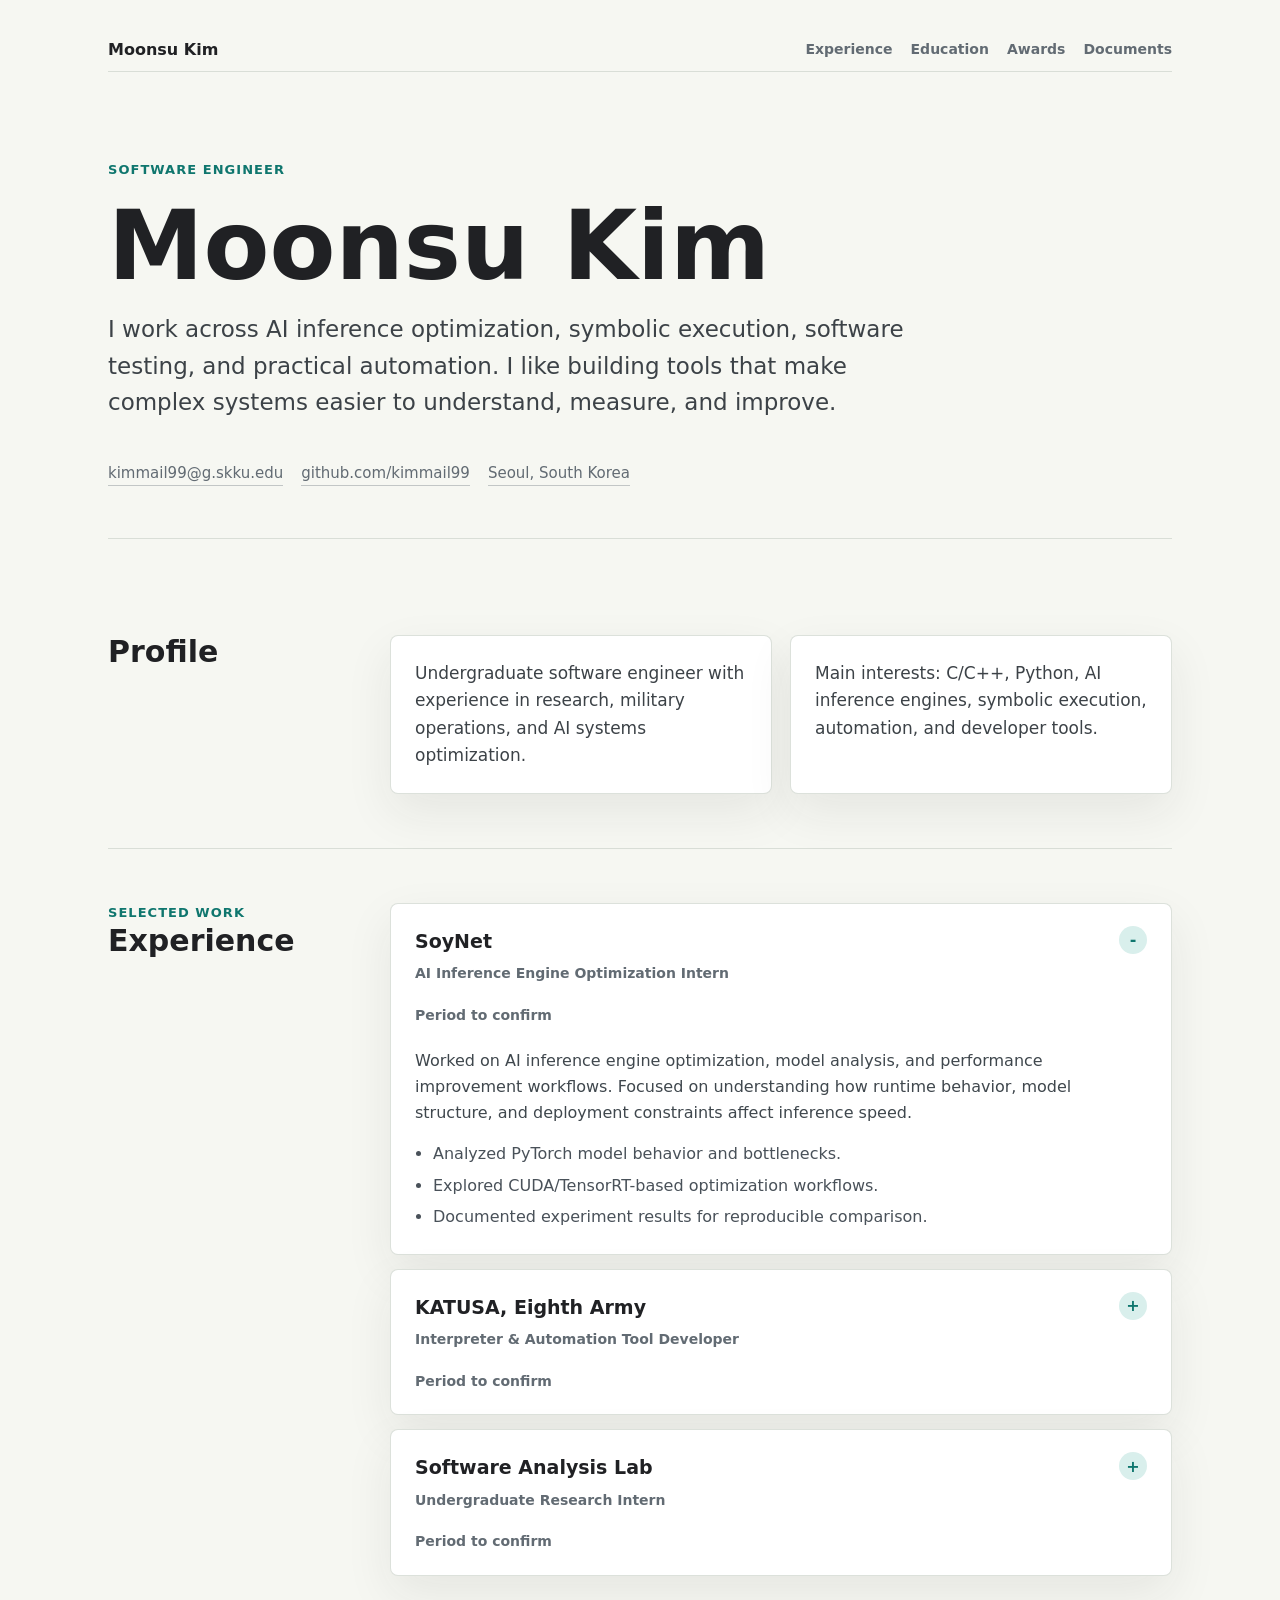
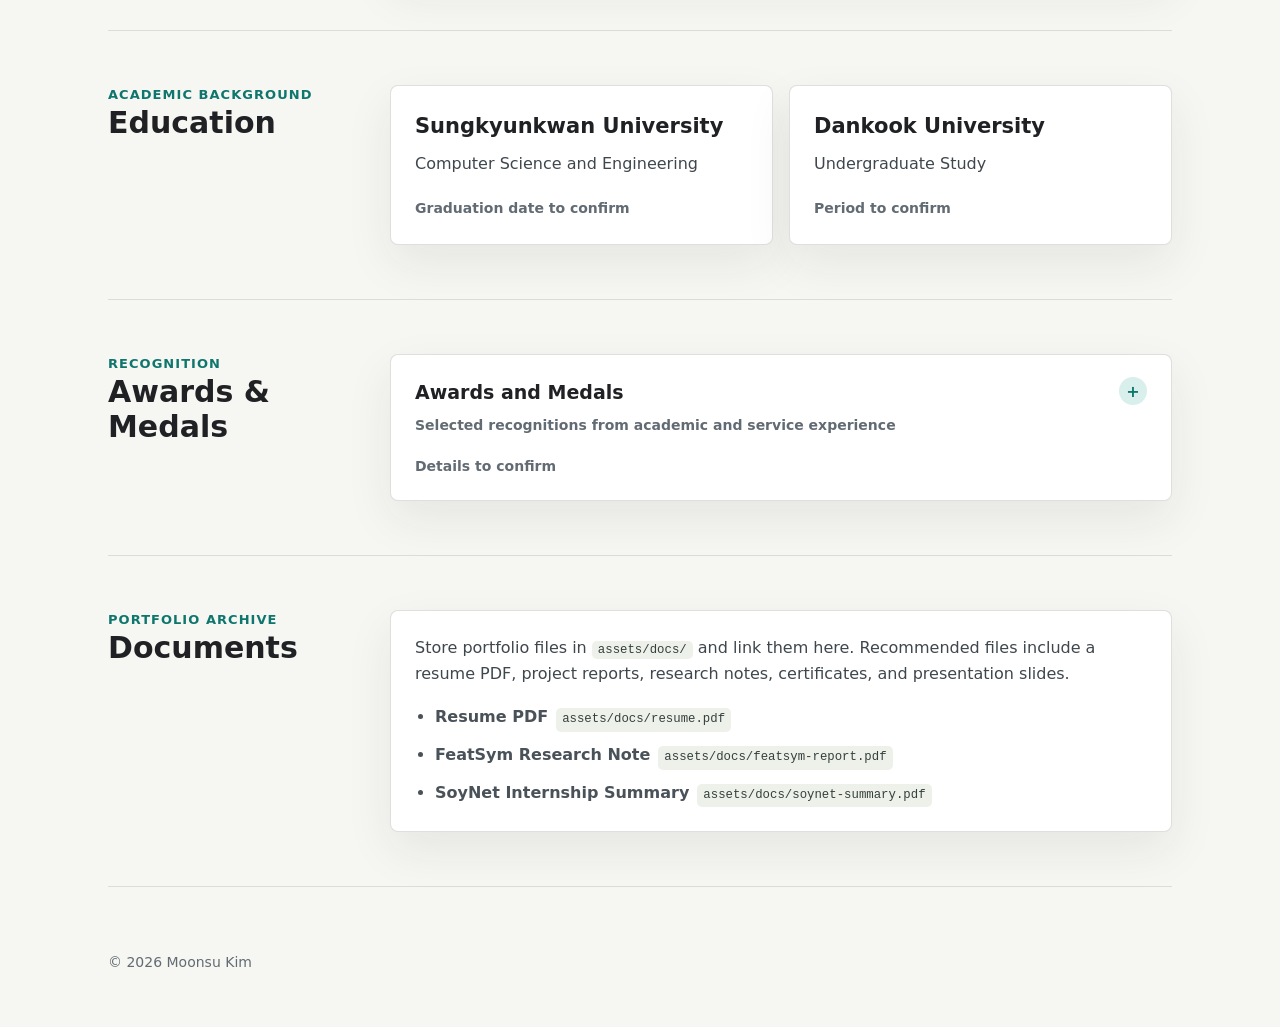
==== index.html @ 9b877d70 "website updated" ====
<!DOCTYPE html>
<html lang="en">
<head>
  <meta charset="UTF-8" />
  <meta name="viewport" content="width=device-width, initial-scale=1.0" />
  <meta
    name="description"
    content="Moonsu Kim, software engineer interested in AI optimization, software testing, and systems programming."
  />
  <title>Moonsu Kim | Software Engineer</title>
  <link rel="stylesheet" href="style.css" />
</head>
<body>
  <header class="site-header">
    <nav class="topbar" aria-label="Primary navigation">
      <a class="brand" href="#top">Moonsu Kim</a>
      <div class="nav-links">
        <a href="#experience">Experience</a>
        <a href="#education">Education</a>
        <a href="#awards">Awards</a>
        <a href="#documents">Documents</a>
      </div>
    </nav>

    <section id="top" class="intro-section">
      <p class="eyebrow">Software Engineer</p>
      <h1>Moonsu Kim</h1>
      <p class="lead">
        I work across AI inference optimization, symbolic execution, software testing,
        and practical automation. I like building tools that make complex systems easier
        to understand, measure, and improve.
      </p>

      <address class="contact-list">
        <a href="mailto:kimmail99@g.skku.edu">kimmail99@g.skku.edu</a>
        <a href="https://github.com/kimmail99">github.com/kimmail99</a>
        <span>Seoul, South Korea</span>
      </address>
    </section>
  </header>

  <main>
    <section class="section snapshot" aria-labelledby="snapshot-title">
      <h2 id="snapshot-title">Profile</h2>
      <div class="summary-grid">
        <p>
          Undergraduate software engineer with experience in research, military operations,
          and AI systems optimization.
        </p>
        <p>
          Main interests: C/C++, Python, AI inference engines, symbolic execution,
          automation, and developer tools.
        </p>
      </div>
    </section>

    <section id="experience" class="section" aria-labelledby="experience-title">
      <div class="section-heading">
        <p class="eyebrow">Selected Work</p>
        <h2 id="experience-title">Experience</h2>
      </div>

      <div class="stack">
        <details class="item-card" open>
          <summary>
            <span>
              <strong>SoyNet</strong>
              <small>AI Inference Engine Optimization Intern</small>
            </span>
            <time>Period to confirm</time>
          </summary>
          <p>
            Worked on AI inference engine optimization, model analysis, and performance
            improvement workflows. Focused on understanding how runtime behavior,
            model structure, and deployment constraints affect inference speed.
          </p>
          <ul class="compact-list">
            <li>Analyzed PyTorch model behavior and bottlenecks.</li>
            <li>Explored CUDA/TensorRT-based optimization workflows.</li>
            <li>Documented experiment results for reproducible comparison.</li>
          </ul>
        </details>

        <details class="item-card">
          <summary>
            <span>
              <strong>KATUSA, Eighth Army</strong>
              <small>Interpreter & Automation Tool Developer</small>
            </span>
            <time>Period to confirm</time>
          </summary>
          <p>
            Served in a bilingual operational environment and built automation tools
            to reduce repetitive reporting work. Developed a VBA-based tool for visualizing
            UAS movement routes and supporting report generation.
          </p>
          <ul class="compact-list">
            <li>Supported English-Korean communication in operational settings.</li>
            <li>Built spreadsheet automation for route visualization and reporting.</li>
            <li>Improved the speed and consistency of routine documentation.</li>
          </ul>
        </details>

        <details class="item-card">
          <summary>
            <span>
              <strong>Software Analysis Lab</strong>
              <small>Undergraduate Research Intern</small>
            </span>
            <time>Period to confirm</time>
          </summary>
          <p>
            Conducted research around symbolic execution and software testing. Worked on
            FeatSym, a project combining state feature extraction with external parameter
            tuning for symbolic execution.
          </p>
          <ul class="compact-list">
            <li>Studied symbolic execution and KLEE-based testing workflows.</li>
            <li>Implemented and evaluated state feature extraction ideas.</li>
            <li>Connected research experiments with measurable testing outcomes.</li>
          </ul>
        </details>
      </div>
    </section>

    <section id="education" class="section" aria-labelledby="education-title">
      <div class="section-heading">
        <p class="eyebrow">Academic Background</p>
        <h2 id="education-title">Education</h2>
      </div>

      <div class="two-column">
        <article class="plain-card">
          <h3>Sungkyunkwan University</h3>
          <p>Computer Science and Engineering</p>
          <span>Graduation date to confirm</span>
        </article>

        <article class="plain-card">
          <h3>Dankook University</h3>
          <p>Undergraduate Study</p>
          <span>Period to confirm</span>
        </article>
      </div>
    </section>

    <section id="awards" class="section" aria-labelledby="awards-title">
      <div class="section-heading">
        <p class="eyebrow">Recognition</p>
        <h2 id="awards-title">Awards & Medals</h2>
      </div>

      <div class="stack">
        <details class="item-card">
          <summary>
            <span>
              <strong>Awards and Medals</strong>
              <small>Selected recognitions from academic and service experience</small>
            </span>
            <time>Details to confirm</time>
          </summary>
          <p>
            Add award names, issuing organizations, dates, and short context here.
            This section is prepared to show a concise list first and reveal details
            only when selected.
          </p>
        </details>
      </div>
    </section>

    <section id="documents" class="section" aria-labelledby="documents-title">
      <div class="section-heading">
        <p class="eyebrow">Portfolio Archive</p>
        <h2 id="documents-title">Documents</h2>
      </div>

      <div class="document-panel">
        <p>
          Store portfolio files in <code>assets/docs/</code> and link them here.
          Recommended files include a resume PDF, project reports, research notes,
          certificates, and presentation slides.
        </p>
        <ul class="document-list">
          <li><span>Resume PDF</span><code>assets/docs/resume.pdf</code></li>
          <li><span>FeatSym Research Note</span><code>assets/docs/featsym-report.pdf</code></li>
          <li><span>SoyNet Internship Summary</span><code>assets/docs/soynet-summary.pdf</code></li>
        </ul>
      </div>
    </section>
  </main>

  <footer class="site-footer">
    <p>© 2026 Moonsu Kim</p>
  </footer>
</body>
</html>
---- style.css ----
:root {
  color-scheme: light;
  --bg: #f6f7f2;
  --paper: #ffffff;
  --ink: #202124;
  --muted: #626b73;
  --line: #d9ded7;
  --accent: #0f766e;
  --accent-soft: #d9efec;
  --warm: #8a5a2b;
  --shadow: 0 18px 48px rgba(32, 33, 36, 0.08);
}

* {
  box-sizing: border-box;
}

html {
  scroll-behavior: smooth;
}

body {
  margin: 0;
  font-family: Inter, ui-sans-serif, system-ui, -apple-system, BlinkMacSystemFont, "Segoe UI", sans-serif;
  line-height: 1.6;
  color: var(--ink);
  background: var(--bg);
}

a {
  color: inherit;
  text-decoration: none;
}

a:hover {
  color: var(--accent);
}

code {
  padding: 2px 6px;
  border-radius: 5px;
  background: #eef1ea;
  color: #35403d;
  font-size: 0.95em;
}

.site-header {
  max-width: 1120px;
  margin: 0 auto;
  padding: 28px 28px 42px;
}

.topbar {
  display: flex;
  align-items: center;
  justify-content: space-between;
  gap: 24px;
  min-height: 44px;
  border-bottom: 1px solid var(--line);
}

.brand {
  font-weight: 800;
  letter-spacing: 0;
}

.nav-links {
  display: flex;
  flex-wrap: wrap;
  gap: 18px;
  color: var(--muted);
  font-size: 14px;
  font-weight: 650;
}

.intro-section {
  display: grid;
  grid-template-columns: minmax(0, 1fr);
  gap: 18px;
  padding: 88px 0 52px;
  border-bottom: 1px solid var(--line);
}

.eyebrow {
  margin: 0;
  color: var(--accent);
  font-size: 13px;
  font-weight: 800;
  letter-spacing: 0.08em;
  text-transform: uppercase;
}

h1,
h2,
h3,
p {
  margin-top: 0;
}

h1 {
  max-width: 900px;
  margin-bottom: 0;
  font-size: clamp(48px, 9vw, 96px);
  line-height: 0.98;
  letter-spacing: 0;
}

.lead {
  max-width: 820px;
  margin-bottom: 4px;
  color: #3c4247;
  font-size: clamp(18px, 2vw, 23px);
}

.contact-list {
  display: flex;
  flex-wrap: wrap;
  gap: 10px 18px;
  margin-top: 18px;
  color: var(--muted);
  font-style: normal;
  font-size: 15px;
}

.contact-list a,
.contact-list span {
  border-bottom: 1px solid rgba(98, 107, 115, 0.35);
}

main {
  max-width: 1120px;
  margin: 0 auto;
  padding: 0 28px 40px;
}

.section {
  display: grid;
  grid-template-columns: 240px minmax(0, 1fr);
  gap: 42px;
  padding: 54px 0;
  border-bottom: 1px solid var(--line);
}

.section h2 {
  margin-bottom: 0;
  font-size: 30px;
  line-height: 1.15;
}

.section-heading {
  position: sticky;
  top: 18px;
  align-self: start;
}

.snapshot {
  grid-template-columns: 240px minmax(0, 1fr);
}

.summary-grid {
  display: grid;
  grid-template-columns: repeat(2, minmax(0, 1fr));
  gap: 18px;
}

.summary-grid p,
.plain-card,
.document-panel,
.item-card {
  background: var(--paper);
  border: 1px solid rgba(217, 222, 215, 0.9);
  box-shadow: var(--shadow);
}

.summary-grid p {
  min-height: 150px;
  margin: 0;
  padding: 24px;
  border-radius: 8px;
  color: #3c4247;
  font-size: 17px;
}

.stack {
  display: grid;
  gap: 14px;
}

.item-card {
  border-radius: 8px;
  overflow: hidden;
}

.item-card summary {
  display: grid;
  grid-template-columns: minmax(0, 1fr) auto;
  gap: 18px;
  align-items: start;
  padding: 22px 24px;
  cursor: pointer;
  list-style: none;
}

.item-card summary::-webkit-details-marker {
  display: none;
}

.item-card summary::after {
  content: "+";
  width: 28px;
  height: 28px;
  border-radius: 50%;
  background: var(--accent-soft);
  color: var(--accent);
  display: grid;
  place-items: center;
  font-weight: 800;
  grid-column: 2;
  grid-row: 1 / span 2;
}

.item-card[open] summary::after {
  content: "-";
}

.item-card strong {
  display: block;
  margin-bottom: 4px;
  font-size: 19px;
}

.item-card small,
.plain-card span,
.item-card time {
  color: var(--muted);
  font-size: 14px;
  font-weight: 650;
}

.item-card time {
  margin-right: 42px;
  white-space: nowrap;
}

.item-card p {
  margin: 0;
  padding: 0 24px 16px;
  color: #3f474d;
}

.compact-list {
  display: grid;
  gap: 6px;
  margin: 0;
  padding: 0 24px 24px 42px;
  color: #495159;
}

.two-column {
  display: grid;
  grid-template-columns: repeat(2, minmax(0, 1fr));
  gap: 16px;
}

.plain-card {
  min-height: 160px;
  padding: 24px;
  border-radius: 8px;
}

.plain-card h3 {
  margin-bottom: 8px;
  font-size: 21px;
}

.plain-card p {
  margin-bottom: 18px;
  color: #3f474d;
}

.document-panel {
  padding: 24px;
  border-radius: 8px;
}

.document-panel p {
  max-width: 760px;
  margin-bottom: 18px;
  color: #3f474d;
}

.document-list {
  display: grid;
  gap: 10px;
  margin: 0;
  padding-left: 20px;
}

.document-list li {
  color: #495159;
}

.document-list span {
  font-weight: 750;
}

.document-list code {
  display: inline-block;
  margin-left: 8px;
}

.site-footer {
  max-width: 1120px;
  margin: 0 auto;
  padding: 24px 28px 42px;
  color: var(--muted);
  font-size: 14px;
}

@media (max-width: 820px) {
  .site-header,
  main,
  .site-footer {
    padding-left: 20px;
    padding-right: 20px;
  }

  .topbar {
    align-items: flex-start;
    flex-direction: column;
    padding-bottom: 16px;
  }

  .intro-section {
    padding-top: 58px;
  }

  .section,
  .snapshot {
    grid-template-columns: 1fr;
    gap: 20px;
    padding: 42px 0;
  }

  .section-heading {
    position: static;
  }

  .summary-grid,
  .two-column {
    grid-template-columns: 1fr;
  }

  .item-card summary {
    grid-template-columns: minmax(0, 1fr) 30px;
  }

  .item-card time {
    grid-column: 1;
    margin-right: 0;
    white-space: normal;
  }
}

@media (max-width: 520px) {
  .nav-links {
    gap: 10px 14px;
  }

  .contact-list {
    flex-direction: column;
    align-items: flex-start;
  }

  .item-card summary,
  .plain-card,
  .document-panel,
  .summary-grid p {
    padding: 20px;
  }

  .item-card p {
    padding-left: 20px;
    padding-right: 20px;
  }

  .compact-list {
    padding-left: 38px;
    padding-right: 20px;
  }
}
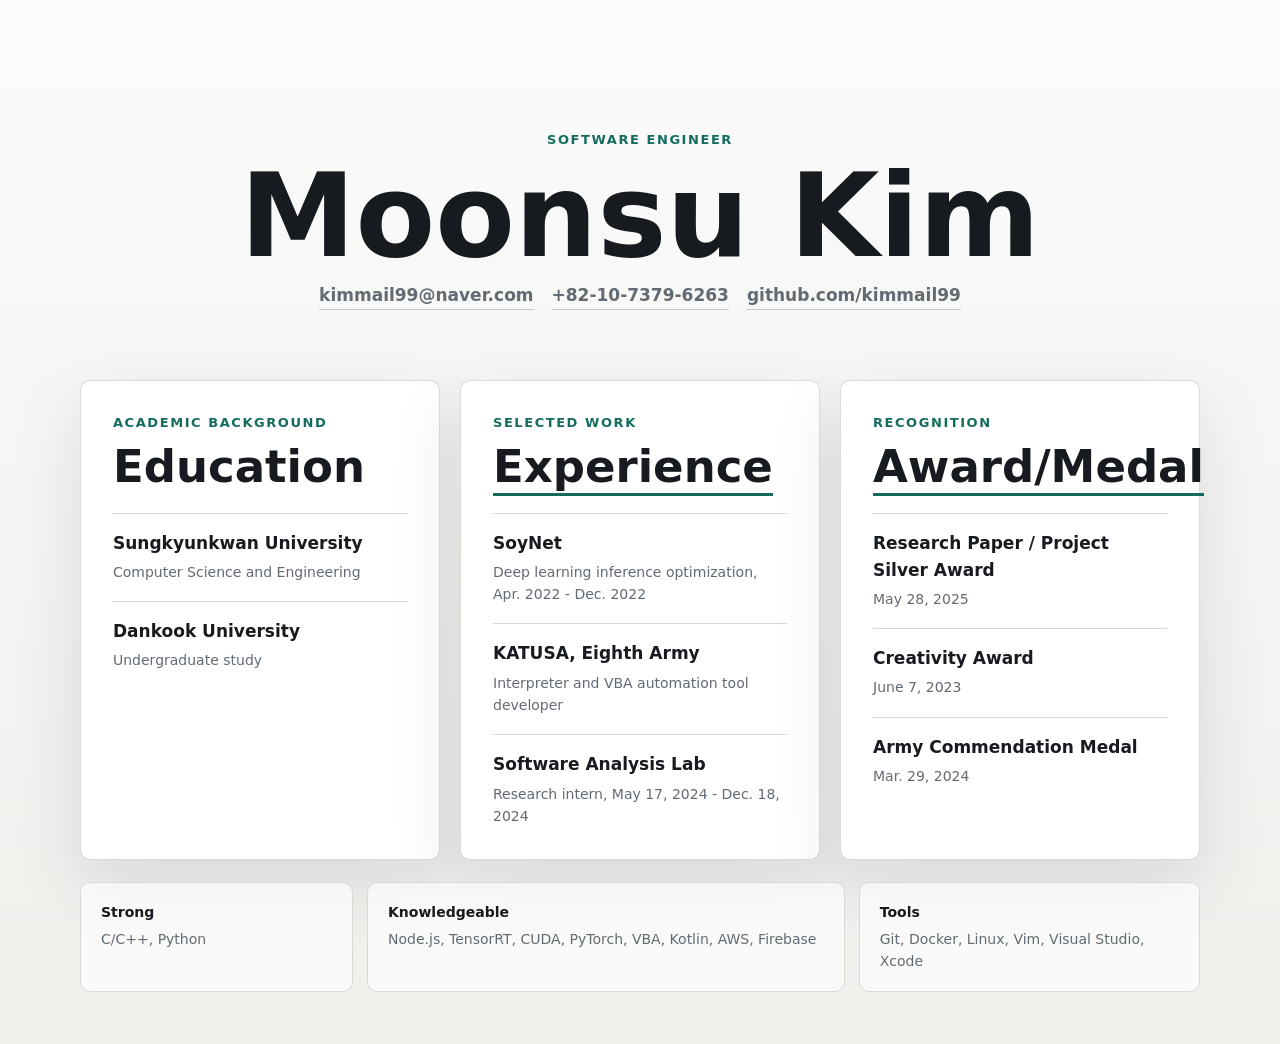
==== commit bdf9a215: "Organized certificates" ====
--- a/index.html
+++ b/index.html
@@ -5,192 +5,59 @@
   <meta name="viewport" content="width=device-width, initial-scale=1.0" />
   <meta
     name="description"
-    content="Moonsu Kim, software engineer interested in AI optimization, software testing, and systems programming."
+    content="Moonsu Kim, software engineer focused on AI optimization, software verification, and automation."
   />
   <title>Moonsu Kim | Software Engineer</title>
   <link rel="stylesheet" href="style.css" />
 </head>
 <body>
-  <header class="site-header">
-    <nav class="topbar" aria-label="Primary navigation">
-      <a class="brand" href="#top">Moonsu Kim</a>
-      <div class="nav-links">
-        <a href="#experience">Experience</a>
-        <a href="#education">Education</a>
-        <a href="#awards">Awards</a>
-        <a href="#documents">Documents</a>
-      </div>
-    </nav>
-
-    <section id="top" class="intro-section">
-      <p class="eyebrow">Software Engineer</p>
-      <h1>Moonsu Kim</h1>
-      <p class="lead">
-        I work across AI inference optimization, symbolic execution, software testing,
-        and practical automation. I like building tools that make complex systems easier
-        to understand, measure, and improve.
-      </p>
-
-      <address class="contact-list">
-        <a href="mailto:kimmail99@g.skku.edu">kimmail99@g.skku.edu</a>
+  <main class="home-shell">
+    <section class="hero-center" aria-labelledby="page-title">
+      <p class="role">Software Engineer</p>
+      <h1 id="page-title">Moonsu Kim</h1>
+      <div class="contact-line" aria-label="Contact information">
+        <a href="mailto:kimmail99@naver.com">kimmail99@naver.com</a>
+        <span>+82-10-7379-6263</span>
         <a href="https://github.com/kimmail99">github.com/kimmail99</a>
-        <span>Seoul, South Korea</span>
-      </address>
-    </section>
-  </header>
-
-  <main>
-    <section class="section snapshot" aria-labelledby="snapshot-title">
-      <h2 id="snapshot-title">Profile</h2>
-      <div class="summary-grid">
-        <p>
-          Undergraduate software engineer with experience in research, military operations,
-          and AI systems optimization.
-        </p>
-        <p>
-          Main interests: C/C++, Python, AI inference engines, symbolic execution,
-          automation, and developer tools.
-        </p>
       </div>
     </section>
 
-    <section id="experience" class="section" aria-labelledby="experience-title">
-      <div class="section-heading">
-        <p class="eyebrow">Selected Work</p>
-        <h2 id="experience-title">Experience</h2>
-      </div>
+    <section class="quick-grid" aria-label="Portfolio overview">
+      <article class="feature-card education-card">
+        <p class="card-kicker">Academic Background</p>
+        <h2>Education</h2>
+        <div class="mini-list">
+          <p><strong>Sungkyunkwan University</strong><span>Computer Science and Engineering</span></p>
+          <p><strong>Dankook University</strong><span>Undergraduate study</span></p>
+        </div>
+      </article>
 
-      <div class="stack">
-        <details class="item-card" open>
-          <summary>
-            <span>
-              <strong>SoyNet</strong>
-              <small>AI Inference Engine Optimization Intern</small>
-            </span>
-            <time>Period to confirm</time>
-          </summary>
-          <p>
-            Worked on AI inference engine optimization, model analysis, and performance
-            improvement workflows. Focused on understanding how runtime behavior,
-            model structure, and deployment constraints affect inference speed.
-          </p>
-          <ul class="compact-list">
-            <li>Analyzed PyTorch model behavior and bottlenecks.</li>
-            <li>Explored CUDA/TensorRT-based optimization workflows.</li>
-            <li>Documented experiment results for reproducible comparison.</li>
-          </ul>
-        </details>
+      <article class="feature-card">
+        <p class="card-kicker">Selected Work</p>
+        <h2><a href="experience.html">Experience</a></h2>
+        <div class="mini-list">
+          <p><strong>SoyNet</strong><span>Deep learning inference optimization, Apr. 2022 - Dec. 2022</span></p>
+          <p><strong>KATUSA, Eighth Army</strong><span>Interpreter and VBA automation tool developer</span></p>
+          <p><strong>Software Analysis Lab</strong><span>Research intern, May 17, 2024 - Dec. 18, 2024</span></p>
+        </div>
+      </article>
 
-        <details class="item-card">
-          <summary>
-            <span>
-              <strong>KATUSA, Eighth Army</strong>
-              <small>Interpreter & Automation Tool Developer</small>
-            </span>
-            <time>Period to confirm</time>
-          </summary>
-          <p>
-            Served in a bilingual operational environment and built automation tools
-            to reduce repetitive reporting work. Developed a VBA-based tool for visualizing
-            UAS movement routes and supporting report generation.
-          </p>
-          <ul class="compact-list">
-            <li>Supported English-Korean communication in operational settings.</li>
-            <li>Built spreadsheet automation for route visualization and reporting.</li>
-            <li>Improved the speed and consistency of routine documentation.</li>
-          </ul>
-        </details>
-
-        <details class="item-card">
-          <summary>
-            <span>
-              <strong>Software Analysis Lab</strong>
-              <small>Undergraduate Research Intern</small>
-            </span>
-            <time>Period to confirm</time>
-          </summary>
-          <p>
-            Conducted research around symbolic execution and software testing. Worked on
-            FeatSym, a project combining state feature extraction with external parameter
-            tuning for symbolic execution.
-          </p>
-          <ul class="compact-list">
-            <li>Studied symbolic execution and KLEE-based testing workflows.</li>
-            <li>Implemented and evaluated state feature extraction ideas.</li>
-            <li>Connected research experiments with measurable testing outcomes.</li>
-          </ul>
-        </details>
-      </div>
+      <article class="feature-card">
+        <p class="card-kicker">Recognition</p>
+        <h2><a href="awards.html">Award/Medal</a></h2>
+        <div class="mini-list">
+          <p><strong>Research Paper / Project Silver Award</strong><span>May 28, 2025</span></p>
+          <p><strong>Creativity Award</strong><span>June 7, 2023</span></p>
+          <p><strong>Army Commendation Medal</strong><span>Mar. 29, 2024</span></p>
+        </div>
+      </article>
     </section>
 
-    <section id="education" class="section" aria-labelledby="education-title">
-      <div class="section-heading">
-        <p class="eyebrow">Academic Background</p>
-        <h2 id="education-title">Education</h2>
-      </div>
-
-      <div class="two-column">
-        <article class="plain-card">
-          <h3>Sungkyunkwan University</h3>
-          <p>Computer Science and Engineering</p>
-          <span>Graduation date to confirm</span>
-        </article>
-
-        <article class="plain-card">
-          <h3>Dankook University</h3>
-          <p>Undergraduate Study</p>
-          <span>Period to confirm</span>
-        </article>
-      </div>
-    </section>
-
-    <section id="awards" class="section" aria-labelledby="awards-title">
-      <div class="section-heading">
-        <p class="eyebrow">Recognition</p>
-        <h2 id="awards-title">Awards & Medals</h2>
-      </div>
-
-      <div class="stack">
-        <details class="item-card">
-          <summary>
-            <span>
-              <strong>Awards and Medals</strong>
-              <small>Selected recognitions from academic and service experience</small>
-            </span>
-            <time>Details to confirm</time>
-          </summary>
-          <p>
-            Add award names, issuing organizations, dates, and short context here.
-            This section is prepared to show a concise list first and reveal details
-            only when selected.
-          </p>
-        </details>
-      </div>
-    </section>
-
-    <section id="documents" class="section" aria-labelledby="documents-title">
-      <div class="section-heading">
-        <p class="eyebrow">Portfolio Archive</p>
-        <h2 id="documents-title">Documents</h2>
-      </div>
-
-      <div class="document-panel">
-        <p>
-          Store portfolio files in <code>assets/docs/</code> and link them here.
-          Recommended files include a resume PDF, project reports, research notes,
-          certificates, and presentation slides.
-        </p>
-        <ul class="document-list">
-          <li><span>Resume PDF</span><code>assets/docs/resume.pdf</code></li>
-          <li><span>FeatSym Research Note</span><code>assets/docs/featsym-report.pdf</code></li>
-          <li><span>SoyNet Internship Summary</span><code>assets/docs/soynet-summary.pdf</code></li>
-        </ul>
-      </div>
+    <section class="skills-strip" aria-label="Skills">
+      <p><strong>Strong</strong> C/C++, Python</p>
+      <p><strong>Knowledgeable</strong> Node.js, TensorRT, CUDA, PyTorch, VBA, Kotlin, AWS, Firebase</p>
+      <p><strong>Tools</strong> Git, Docker, Linux, Vim, Visual Studio, Xcode</p>
     </section>
   </main>
-
-  <footer class="site-footer">
-    <p>© 2026 Moonsu Kim</p>
-  </footer>
 </body>
 </html>
--- a/style.css
+++ b/style.css
@@ -1,14 +1,14 @@
 :root {
   color-scheme: light;
-  --bg: #f6f7f2;
-  --paper: #ffffff;
-  --ink: #202124;
-  --muted: #626b73;
-  --line: #d9ded7;
-  --accent: #0f766e;
-  --accent-soft: #d9efec;
-  --warm: #8a5a2b;
-  --shadow: 0 18px 48px rgba(32, 33, 36, 0.08);
+  --bg: #eef0ec;
+  --panel: #ffffff;
+  --ink: #171a1f;
+  --muted: #626a73;
+  --line: #d5dbd2;
+  --accent: #146c5f;
+  --accent-2: #7a4d22;
+  --soft: #e5f1ee;
+  --shadow: 0 24px 70px rgba(35, 39, 47, 0.12);
 }
 
 * {
@@ -21,10 +21,12 @@
 
 body {
   margin: 0;
+  background:
+    linear-gradient(180deg, rgba(255, 255, 255, 0.78), rgba(255, 255, 255, 0)),
+    var(--bg);
+  color: var(--ink);
   font-family: Inter, ui-sans-serif, system-ui, -apple-system, BlinkMacSystemFont, "Segoe UI", sans-serif;
   line-height: 1.6;
-  color: var(--ink);
-  background: var(--bg);
 }
 
 a {
@@ -36,57 +38,28 @@
   color: var(--accent);
 }
 
-code {
-  padding: 2px 6px;
-  border-radius: 5px;
-  background: #eef1ea;
-  color: #35403d;
-  font-size: 0.95em;
-}
-
-.site-header {
-  max-width: 1120px;
+.home-shell {
+  width: min(1120px, calc(100% - 40px));
+  min-height: 100vh;
   margin: 0 auto;
-  padding: 28px 28px 42px;
-}
-
-.topbar {
-  display: flex;
-  align-items: center;
-  justify-content: space-between;
-  gap: 24px;
-  min-height: 44px;
-  border-bottom: 1px solid var(--line);
-}
-
-.brand {
-  font-weight: 800;
-  letter-spacing: 0;
-}
-
-.nav-links {
-  display: flex;
-  flex-wrap: wrap;
-  gap: 18px;
-  color: var(--muted);
-  font-size: 14px;
-  font-weight: 650;
-}
-
-.intro-section {
-  display: grid;
-  grid-template-columns: minmax(0, 1fr);
-  gap: 18px;
-  padding: 88px 0 52px;
-  border-bottom: 1px solid var(--line);
-}
-
-.eyebrow {
+  padding: 72px 0 52px;
+}
+
+.hero-center {
+  display: grid;
+  justify-items: center;
+  gap: 12px;
+  padding: 58px 0 42px;
+  text-align: center;
+}
+
+.role,
+.card-kicker {
   margin: 0;
   color: var(--accent);
   font-size: 13px;
-  font-weight: 800;
-  letter-spacing: 0.08em;
+  font-weight: 850;
+  letter-spacing: 0.12em;
   text-transform: uppercase;
 }
 
@@ -97,295 +70,286 @@
   margin-top: 0;
 }
 
-h1 {
-  max-width: 900px;
-  margin-bottom: 0;
-  font-size: clamp(48px, 9vw, 96px);
-  line-height: 0.98;
+.hero-center h1 {
+  margin: 0;
+  font-size: clamp(58px, 10vw, 116px);
+  line-height: 0.92;
   letter-spacing: 0;
 }
 
-.lead {
-  max-width: 820px;
-  margin-bottom: 4px;
-  color: #3c4247;
-  font-size: clamp(18px, 2vw, 23px);
-}
-
-.contact-list {
+.contact-line {
   display: flex;
   flex-wrap: wrap;
-  gap: 10px 18px;
-  margin-top: 18px;
-  color: var(--muted);
-  font-style: normal;
-  font-size: 15px;
-}
-
-.contact-list a,
-.contact-list span {
-  border-bottom: 1px solid rgba(98, 107, 115, 0.35);
-}
-
-main {
-  max-width: 1120px;
+  justify-content: center;
+  gap: 8px 18px;
+  color: var(--muted);
+  font-size: clamp(14px, 2vw, 17px);
+  font-weight: 650;
+}
+
+.contact-line a,
+.contact-line span {
+  border-bottom: 1px solid rgba(98, 106, 115, 0.35);
+}
+
+.quick-grid {
+  display: grid;
+  grid-template-columns: repeat(3, minmax(0, 1fr));
+  gap: 20px;
+  margin-top: 28px;
+}
+
+.feature-card {
+  min-height: 390px;
+  padding: 32px;
+  border: 1px solid rgba(213, 219, 210, 0.9);
+  border-radius: 10px;
+  background: var(--panel);
+  box-shadow: var(--shadow);
+  transition: transform 180ms ease, box-shadow 180ms ease, border-color 180ms ease;
+}
+
+.feature-card:hover {
+  transform: translateY(-4px);
+  border-color: rgba(20, 108, 95, 0.35);
+  box-shadow: 0 30px 90px rgba(35, 39, 47, 0.16);
+}
+
+.feature-card h2 {
+  margin: 10px 0 24px;
+  font-size: clamp(31px, 4vw, 45px);
+  line-height: 1;
+}
+
+.feature-card h2 a {
+  border-bottom: 3px solid var(--accent);
+}
+
+.education-card:hover {
+  transform: none;
+  border-color: rgba(213, 219, 210, 0.9);
+}
+
+.mini-list {
+  display: grid;
+  gap: 18px;
+}
+
+.mini-list p {
+  margin: 0;
+  padding-top: 16px;
+  border-top: 1px solid var(--line);
+}
+
+.mini-list strong {
+  display: block;
+  margin-bottom: 4px;
+  font-size: 17px;
+}
+
+.mini-list span {
+  display: block;
+  color: var(--muted);
+  font-size: 14px;
+}
+
+.skills-strip {
+  display: grid;
+  grid-template-columns: 0.8fr 1.4fr 1fr;
+  gap: 14px;
+  margin-top: 22px;
+}
+
+.skills-strip p {
+  margin: 0;
+  padding: 18px 20px;
+  border: 1px solid var(--line);
+  border-radius: 10px;
+  background: rgba(255, 255, 255, 0.66);
+  color: var(--muted);
+  font-size: 14px;
+}
+
+.skills-strip strong {
+  display: block;
+  margin-bottom: 4px;
+  color: var(--ink);
+}
+
+.page-header {
+  width: min(980px, calc(100% - 40px));
   margin: 0 auto;
-  padding: 0 28px 40px;
-}
-
-.section {
-  display: grid;
-  grid-template-columns: 240px minmax(0, 1fr);
-  gap: 42px;
-  padding: 54px 0;
-  border-bottom: 1px solid var(--line);
-}
-
-.section h2 {
+  padding: 42px 0 28px;
+}
+
+.back-link {
+  display: inline-flex;
+  margin-bottom: 46px;
+  color: var(--muted);
+  font-size: 14px;
+  font-weight: 750;
+}
+
+.page-header h1 {
+  max-width: 780px;
+  margin: 8px 0 18px;
+  font-size: clamp(52px, 9vw, 104px);
+  line-height: 0.95;
+}
+
+.page-header p:last-child {
+  max-width: 720px;
   margin-bottom: 0;
+  color: #3d444b;
+  font-size: 19px;
+}
+
+.detail-shell {
+  width: min(980px, calc(100% - 40px));
+  margin: 0 auto;
+  padding: 16px 0 64px;
+}
+
+.detail-card {
+  display: grid;
+  grid-template-columns: 280px minmax(0, 1fr);
+  gap: 38px;
+  margin-bottom: 20px;
+  padding: 30px;
+  border: 1px solid rgba(213, 219, 210, 0.95);
+  border-radius: 10px;
+  background: var(--panel);
+  box-shadow: var(--shadow);
+}
+
+.detail-title h2 {
+  margin: 8px 0 10px;
   font-size: 30px;
-  line-height: 1.15;
-}
-
-.section-heading {
-  position: sticky;
-  top: 18px;
-  align-self: start;
-}
-
-.snapshot {
-  grid-template-columns: 240px minmax(0, 1fr);
-}
-
-.summary-grid {
+  line-height: 1.08;
+}
+
+.detail-title span {
+  color: var(--muted);
+  font-size: 14px;
+  font-weight: 750;
+}
+
+.detail-body p {
+  margin-bottom: 16px;
+  color: #343b42;
+}
+
+.detail-body ul {
+  display: grid;
+  gap: 8px;
+  margin: 0;
+  padding-left: 20px;
+  color: #454d55;
+}
+
+.evidence-row {
+  display: flex;
+  flex-wrap: wrap;
+  gap: 10px;
+  margin-top: 22px;
+}
+
+.evidence-row a,
+.project-grid a {
+  display: inline-flex;
+  align-items: center;
+  min-height: 38px;
+  padding: 8px 12px;
+  border: 1px solid rgba(20, 108, 95, 0.22);
+  border-radius: 7px;
+  background: var(--soft);
+  color: var(--accent);
+  font-size: 14px;
+  font-weight: 800;
+}
+
+.project-note {
+  margin-top: 34px;
+}
+
+.project-note h2 {
+  margin-bottom: 14px;
+  font-size: 32px;
+}
+
+.project-grid {
   display: grid;
   grid-template-columns: repeat(2, minmax(0, 1fr));
   gap: 18px;
 }
 
-.summary-grid p,
-.plain-card,
-.document-panel,
-.item-card {
-  background: var(--paper);
-  border: 1px solid rgba(217, 222, 215, 0.9);
-  box-shadow: var(--shadow);
-}
-
-.summary-grid p {
-  min-height: 150px;
-  margin: 0;
+.project-grid article {
   padding: 24px;
-  border-radius: 8px;
-  color: #3c4247;
-  font-size: 17px;
-}
-
-.stack {
-  display: grid;
-  gap: 14px;
-}
-
-.item-card {
-  border-radius: 8px;
-  overflow: hidden;
-}
-
-.item-card summary {
-  display: grid;
-  grid-template-columns: minmax(0, 1fr) auto;
-  gap: 18px;
-  align-items: start;
-  padding: 22px 24px;
-  cursor: pointer;
-  list-style: none;
-}
-
-.item-card summary::-webkit-details-marker {
-  display: none;
-}
-
-.item-card summary::after {
-  content: "+";
-  width: 28px;
-  height: 28px;
-  border-radius: 50%;
-  background: var(--accent-soft);
-  color: var(--accent);
-  display: grid;
-  place-items: center;
-  font-weight: 800;
-  grid-column: 2;
-  grid-row: 1 / span 2;
-}
-
-.item-card[open] summary::after {
-  content: "-";
-}
-
-.item-card strong {
-  display: block;
-  margin-bottom: 4px;
-  font-size: 19px;
-}
-
-.item-card small,
-.plain-card span,
-.item-card time {
-  color: var(--muted);
-  font-size: 14px;
-  font-weight: 650;
-}
-
-.item-card time {
-  margin-right: 42px;
-  white-space: nowrap;
-}
-
-.item-card p {
-  margin: 0;
-  padding: 0 24px 16px;
-  color: #3f474d;
-}
-
-.compact-list {
-  display: grid;
-  gap: 6px;
-  margin: 0;
-  padding: 0 24px 24px 42px;
-  color: #495159;
-}
-
-.two-column {
-  display: grid;
-  grid-template-columns: repeat(2, minmax(0, 1fr));
-  gap: 16px;
-}
-
-.plain-card {
-  min-height: 160px;
-  padding: 24px;
-  border-radius: 8px;
-}
-
-.plain-card h3 {
-  margin-bottom: 8px;
-  font-size: 21px;
-}
-
-.plain-card p {
-  margin-bottom: 18px;
-  color: #3f474d;
-}
-
-.document-panel {
-  padding: 24px;
-  border-radius: 8px;
-}
-
-.document-panel p {
-  max-width: 760px;
-  margin-bottom: 18px;
-  color: #3f474d;
-}
-
-.document-list {
-  display: grid;
-  gap: 10px;
-  margin: 0;
-  padding-left: 20px;
-}
-
-.document-list li {
-  color: #495159;
-}
-
-.document-list span {
-  font-weight: 750;
-}
-
-.document-list code {
-  display: inline-block;
-  margin-left: 8px;
-}
-
-.site-footer {
-  max-width: 1120px;
-  margin: 0 auto;
-  padding: 24px 28px 42px;
-  color: var(--muted);
-  font-size: 14px;
-}
-
-@media (max-width: 820px) {
-  .site-header,
-  main,
-  .site-footer {
-    padding-left: 20px;
-    padding-right: 20px;
-  }
-
-  .topbar {
-    align-items: flex-start;
+  border: 1px solid var(--line);
+  border-radius: 10px;
+  background: rgba(255, 255, 255, 0.78);
+}
+
+.project-grid h3 {
+  margin-bottom: 10px;
+  font-size: 22px;
+}
+
+.project-grid p {
+  color: #454d55;
+}
+
+.award-card .detail-title h2 {
+  color: var(--accent-2);
+}
+
+@media (max-width: 900px) {
+  .home-shell {
+    padding-top: 44px;
+  }
+
+  .quick-grid,
+  .skills-strip,
+  .project-grid {
+    grid-template-columns: 1fr;
+  }
+
+  .feature-card {
+    min-height: auto;
+  }
+
+  .detail-card {
+    grid-template-columns: 1fr;
+    gap: 18px;
+  }
+}
+
+@media (max-width: 560px) {
+  .home-shell,
+  .page-header,
+  .detail-shell {
+    width: min(100% - 28px, 980px);
+  }
+
+  .hero-center {
+    padding-top: 38px;
+  }
+
+  .contact-line {
     flex-direction: column;
-    padding-bottom: 16px;
-  }
-
-  .intro-section {
-    padding-top: 58px;
-  }
-
-  .section,
-  .snapshot {
-    grid-template-columns: 1fr;
-    gap: 20px;
-    padding: 42px 0;
-  }
-
-  .section-heading {
-    position: static;
-  }
-
-  .summary-grid,
-  .two-column {
-    grid-template-columns: 1fr;
-  }
-
-  .item-card summary {
-    grid-template-columns: minmax(0, 1fr) 30px;
-  }
-
-  .item-card time {
-    grid-column: 1;
-    margin-right: 0;
-    white-space: normal;
-  }
-}
-
-@media (max-width: 520px) {
-  .nav-links {
-    gap: 10px 14px;
-  }
-
-  .contact-list {
-    flex-direction: column;
-    align-items: flex-start;
-  }
-
-  .item-card summary,
-  .plain-card,
-  .document-panel,
-  .summary-grid p {
-    padding: 20px;
-  }
-
-  .item-card p {
-    padding-left: 20px;
-    padding-right: 20px;
-  }
-
-  .compact-list {
-    padding-left: 38px;
-    padding-right: 20px;
-  }
-}
+    align-items: center;
+  }
+
+  .feature-card,
+  .detail-card {
+    padding: 22px;
+  }
+
+  .feature-card h2 {
+    font-size: 35px;
+  }
+
+  .page-header h1 {
+    font-size: 54px;
+  }
+}
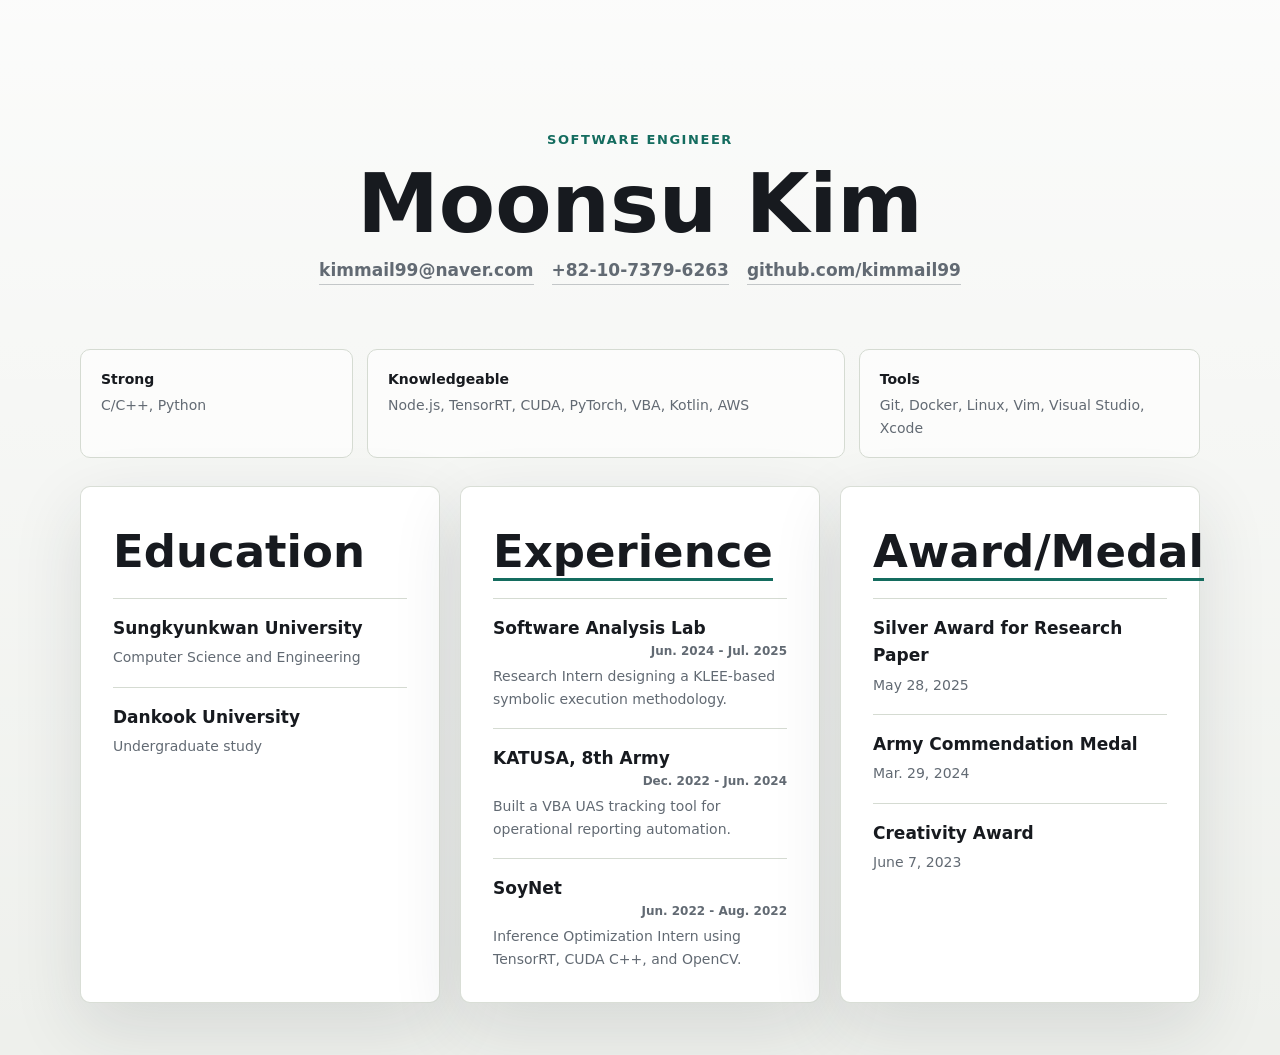
==== commit 32901a4e: "updated Experience section" ====
--- a/index.html
+++ b/index.html
@@ -22,9 +22,14 @@
       </div>
     </section>
 
+    <section class="skills-strip" aria-label="Skills">
+      <p><strong>Strong</strong> C/C++, Python</p>
+      <p><strong>Knowledgeable</strong> Node.js, TensorRT, CUDA, PyTorch, VBA, Kotlin, AWS</p>
+      <p><strong>Tools</strong> Git, Docker, Linux, Vim, Visual Studio, Xcode</p>
+    </section>
+
     <section class="quick-grid" aria-label="Portfolio overview">
       <article class="feature-card education-card">
-        <p class="card-kicker">Academic Background</p>
         <h2>Education</h2>
         <div class="mini-list">
           <p><strong>Sungkyunkwan University</strong><span>Computer Science and Engineering</span></p>
@@ -33,30 +38,31 @@
       </article>
 
       <article class="feature-card">
-        <p class="card-kicker">Selected Work</p>
         <h2><a href="experience.html">Experience</a></h2>
         <div class="mini-list">
-          <p><strong>SoyNet</strong><span>Deep learning inference optimization, Apr. 2022 - Dec. 2022</span></p>
-          <p><strong>KATUSA, Eighth Army</strong><span>Interpreter and VBA automation tool developer</span></p>
-          <p><strong>Software Analysis Lab</strong><span>Research intern, May 17, 2024 - Dec. 18, 2024</span></p>
+          <p>
+            <span class="mini-row"><strong>Software Analysis Lab</strong><time>Jun. 2024 - Jul. 2025</time></span>
+            <span>Research Intern designing a KLEE-based symbolic execution methodology.</span>
+          </p>
+          <p>
+            <span class="mini-row"><strong>KATUSA, 8th Army</strong><time>Dec. 2022 - Jun. 2024</time></span>
+            <span>Built a VBA UAS tracking tool for operational reporting automation.</span>
+          </p>
+          <p>
+            <span class="mini-row"><strong>SoyNet</strong><time>Jun. 2022 - Aug. 2022</time></span>
+            <span>Inference Optimization Intern using TensorRT, CUDA C++, and OpenCV.</span>
+          </p>
         </div>
       </article>
 
       <article class="feature-card">
-        <p class="card-kicker">Recognition</p>
         <h2><a href="awards.html">Award/Medal</a></h2>
         <div class="mini-list">
-          <p><strong>Research Paper / Project Silver Award</strong><span>May 28, 2025</span></p>
+          <p><strong>Silver Award for Research Paper</strong><span>May 28, 2025</span></p>
+          <p><strong>Army Commendation Medal</strong><span>Mar. 29, 2024</span></p>
           <p><strong>Creativity Award</strong><span>June 7, 2023</span></p>
-          <p><strong>Army Commendation Medal</strong><span>Mar. 29, 2024</span></p>
         </div>
       </article>
-    </section>
-
-    <section class="skills-strip" aria-label="Skills">
-      <p><strong>Strong</strong> C/C++, Python</p>
-      <p><strong>Knowledgeable</strong> Node.js, TensorRT, CUDA, PyTorch, VBA, Kotlin, AWS, Firebase</p>
-      <p><strong>Tools</strong> Git, Docker, Linux, Vim, Visual Studio, Xcode</p>
     </section>
   </main>
 </body>
--- a/style.css
+++ b/style.css
@@ -72,8 +72,8 @@
 
 .hero-center h1 {
   margin: 0;
-  font-size: clamp(58px, 10vw, 116px);
-  line-height: 0.92;
+  font-size: clamp(44px, 7vw, 82px);
+  line-height: 1;
   letter-spacing: 0;
 }
 
@@ -147,10 +147,39 @@
   font-size: 17px;
 }
 
+.mini-row {
+  display: flex;
+  flex-direction: column;
+  gap: 2px;
+  margin-bottom: 6px;
+}
+
+.mini-list .mini-row strong {
+  display: inline;
+  margin-bottom: 0;
+  color: var(--ink);
+  min-width: 0;
+}
+
+.mini-row time {
+  align-self: flex-end;
+  color: var(--muted);
+  font-size: 12px;
+  font-weight: 800;
+  line-height: 1.25;
+  white-space: nowrap;
+}
+
 .mini-list span {
   display: block;
   color: var(--muted);
   font-size: 14px;
+}
+
+.mini-list .mini-row {
+  display: flex;
+  color: inherit;
+  font-size: inherit;
 }
 
 .skills-strip {
@@ -193,8 +222,8 @@
 .page-header h1 {
   max-width: 780px;
   margin: 8px 0 18px;
-  font-size: clamp(52px, 9vw, 104px);
-  line-height: 0.95;
+  font-size: clamp(38px, 6vw, 68px);
+  line-height: 1;
 }
 
 .page-header p:last-child {
@@ -224,8 +253,8 @@
 
 .detail-title h2 {
   margin: 8px 0 10px;
-  font-size: 30px;
-  line-height: 1.08;
+  font-size: 26px;
+  line-height: 1.12;
 }
 
 .detail-title span {
@@ -349,6 +378,10 @@
     font-size: 35px;
   }
 
+  .mini-row time {
+    white-space: normal;
+  }
+
   .page-header h1 {
     font-size: 54px;
   }
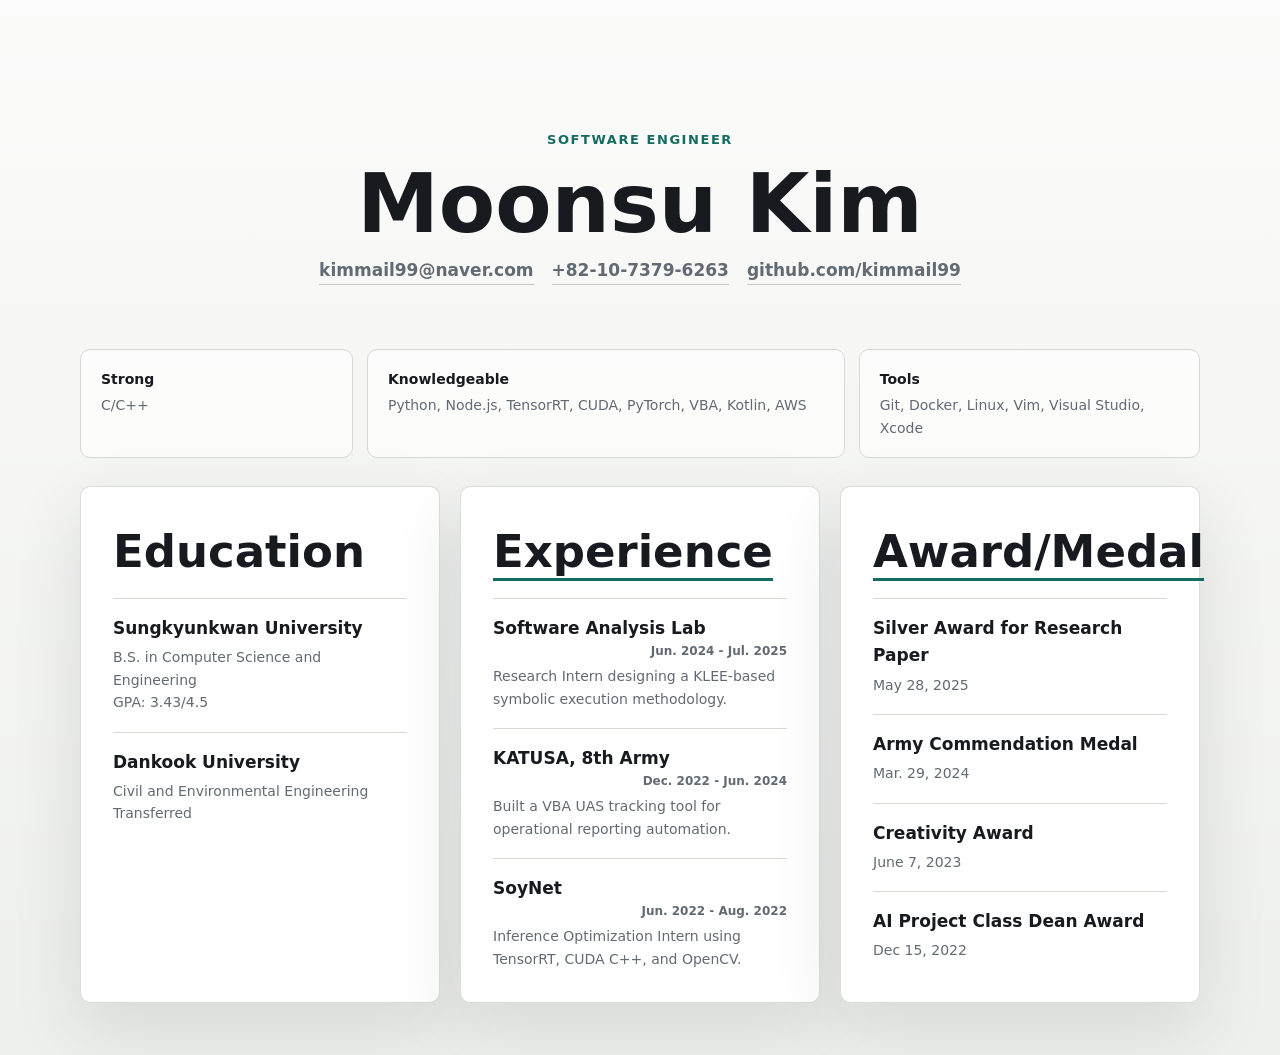
==== commit b190effa: "Added function(diplay transition from awards to experience" ====
--- a/index.html
+++ b/index.html
@@ -23,8 +23,8 @@
     </section>
 
     <section class="skills-strip" aria-label="Skills">
-      <p><strong>Strong</strong> C/C++, Python</p>
-      <p><strong>Knowledgeable</strong> Node.js, TensorRT, CUDA, PyTorch, VBA, Kotlin, AWS</p>
+      <p><strong>Strong</strong> C/C++</p>
+      <p><strong>Knowledgeable</strong> Python, Node.js, TensorRT, CUDA, PyTorch, VBA, Kotlin, AWS</p>
       <p><strong>Tools</strong> Git, Docker, Linux, Vim, Visual Studio, Xcode</p>
     </section>
 
@@ -32,8 +32,8 @@
       <article class="feature-card education-card">
         <h2>Education</h2>
         <div class="mini-list">
-          <p><strong>Sungkyunkwan University</strong><span>Computer Science and Engineering</span></p>
-          <p><strong>Dankook University</strong><span>Undergraduate study</span></p>
+            <p><strong>Sungkyunkwan University</strong><span>B.S. in Computer Science and Engineering</span><span>GPA: 3.43/4.5</span></p>
+            <p><strong>Dankook University</strong><span>Civil and Environmental Engineering</span><span>Transferred</span></p>
         </div>
       </article>
 
@@ -61,6 +61,7 @@
           <p><strong>Silver Award for Research Paper</strong><span>May 28, 2025</span></p>
           <p><strong>Army Commendation Medal</strong><span>Mar. 29, 2024</span></p>
           <p><strong>Creativity Award</strong><span>June 7, 2023</span></p>
+          <p><strong>AI Project Class Dean Award</strong><span>Dec 15, 2022</span></p>
         </div>
       </article>
     </section>
--- a/style.css
+++ b/style.css
@@ -38,6 +38,16 @@
   color: var(--accent);
 }
 
+.text-link {
+  display: inline-block;
+  margin-top: 8px;
+  color: var(--accent);
+  font-weight: 800;
+  text-decoration: underline;
+  text-decoration-thickness: 1.5px;
+  text-underline-offset: 3px;
+}
+
 .home-shell {
   width: min(1120px, calc(100% - 40px));
   min-height: 100vh;
@@ -241,7 +251,7 @@
 
 .detail-card {
   display: grid;
-  grid-template-columns: 280px minmax(0, 1fr);
+  grid-template-columns: 360px minmax(0, 1fr);
   gap: 38px;
   margin-bottom: 20px;
   padding: 30px;
@@ -249,6 +259,14 @@
   border-radius: 10px;
   background: var(--panel);
   box-shadow: var(--shadow);
+  scroll-margin-top: 24px;
+}
+
+.detail-card:target,
+.project-card:target {
+  border-color: rgba(37, 99, 235, 0.38);
+  background: #eef6ff;
+  box-shadow: 0 24px 70px rgba(37, 99, 235, 0.16);
 }
 
 .detail-title h2 {
@@ -284,7 +302,7 @@
 }
 
 .evidence-row a,
-.project-grid a {
+.project-card a {
   display: inline-flex;
   align-items: center;
   min-height: 38px;
@@ -306,25 +324,49 @@
   font-size: 32px;
 }
 
-.project-grid {
-  display: grid;
-  grid-template-columns: repeat(2, minmax(0, 1fr));
+.project-scroller {
+  display: flex;
   gap: 18px;
-}
-
-.project-grid article {
+  overflow-x: auto;
+  overscroll-behavior-x: contain;
+  padding: 4px 4px 18px;
+  scroll-padding: 4px;
+  scroll-snap-type: x mandatory;
+  -webkit-overflow-scrolling: touch;
+}
+
+.project-scroller::-webkit-scrollbar {
+  height: 10px;
+}
+
+.project-scroller::-webkit-scrollbar-track {
+  background: rgba(213, 219, 210, 0.55);
+  border-radius: 999px;
+}
+
+.project-scroller::-webkit-scrollbar-thumb {
+  background: rgba(20, 108, 95, 0.42);
+  border-radius: 999px;
+}
+
+.project-card {
+  flex: 0 0 min(430px, 82vw);
+  min-height: 255px;
   padding: 24px;
   border: 1px solid var(--line);
   border-radius: 10px;
   background: rgba(255, 255, 255, 0.78);
-}
-
-.project-grid h3 {
+  scroll-snap-align: start;
+  scroll-margin-left: 4px;
+  scroll-margin-top: 24px;
+}
+
+.project-card h3 {
   margin-bottom: 10px;
   font-size: 22px;
 }
 
-.project-grid p {
+.project-card p {
   color: #454d55;
 }
 
@@ -338,8 +380,7 @@
   }
 
   .quick-grid,
-  .skills-strip,
-  .project-grid {
+  .skills-strip {
     grid-template-columns: 1fr;
   }
 
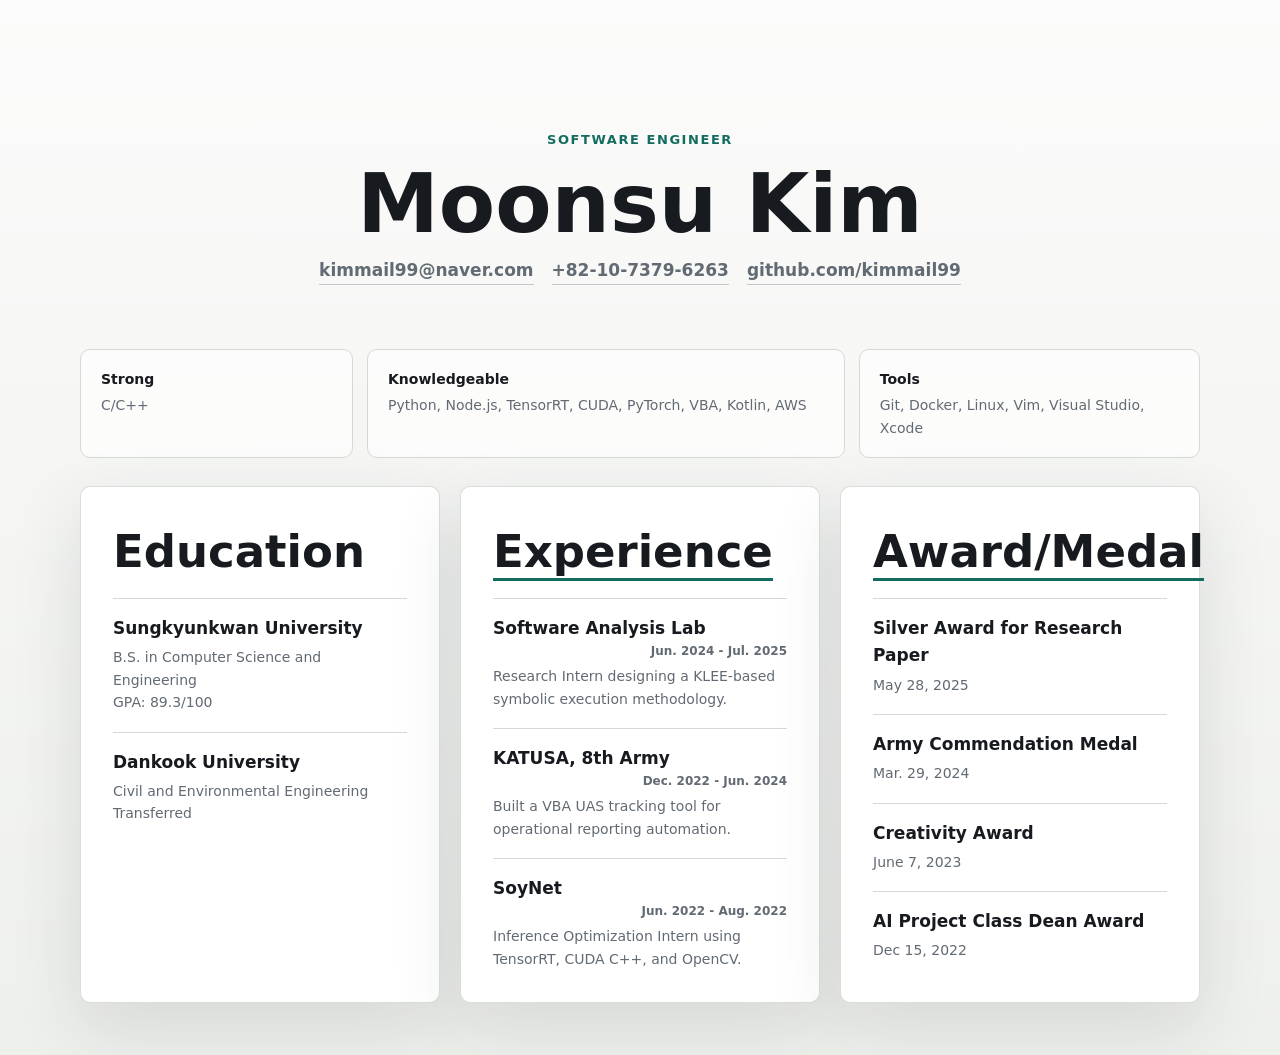
==== commit 5e04eefc: "Update GPA format for education entry" ====
--- a/index.html
+++ b/index.html
@@ -32,7 +32,7 @@
       <article class="feature-card education-card">
         <h2>Education</h2>
         <div class="mini-list">
-            <p><strong>Sungkyunkwan University</strong><span>B.S. in Computer Science and Engineering</span><span>GPA: 3.43/4.5</span></p>
+            <p><strong>Sungkyunkwan University</strong><span>B.S. in Computer Science and Engineering</span><span>GPA: 89.3/100 </span></p>
             <p><strong>Dankook University</strong><span>Civil and Environmental Engineering</span><span>Transferred</span></p>
         </div>
       </article>
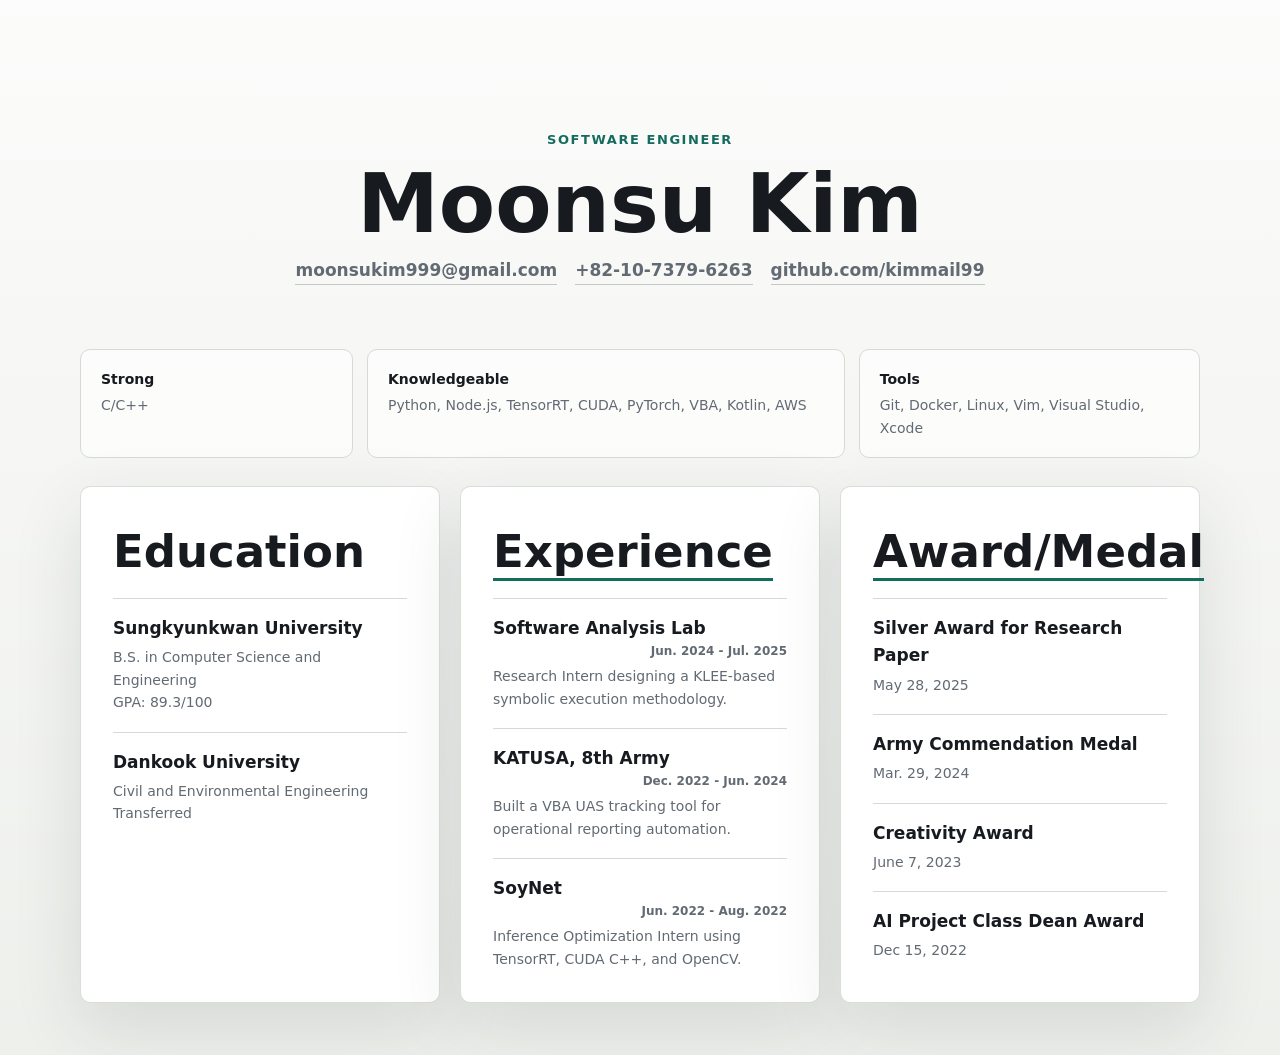
==== commit 57f3422b: "Update email contact in index.html" ====
--- a/index.html
+++ b/index.html
@@ -16,7 +16,7 @@
       <p class="role">Software Engineer</p>
       <h1 id="page-title">Moonsu Kim</h1>
       <div class="contact-line" aria-label="Contact information">
-        <a href="mailto:kimmail99@naver.com">kimmail99@naver.com</a>
+        <a href="mailto:moonsukim999@gmail.com">moonsukim999@gmail.com</a>
         <span>+82-10-7379-6263</span>
         <a href="https://github.com/kimmail99">github.com/kimmail99</a>
       </div>
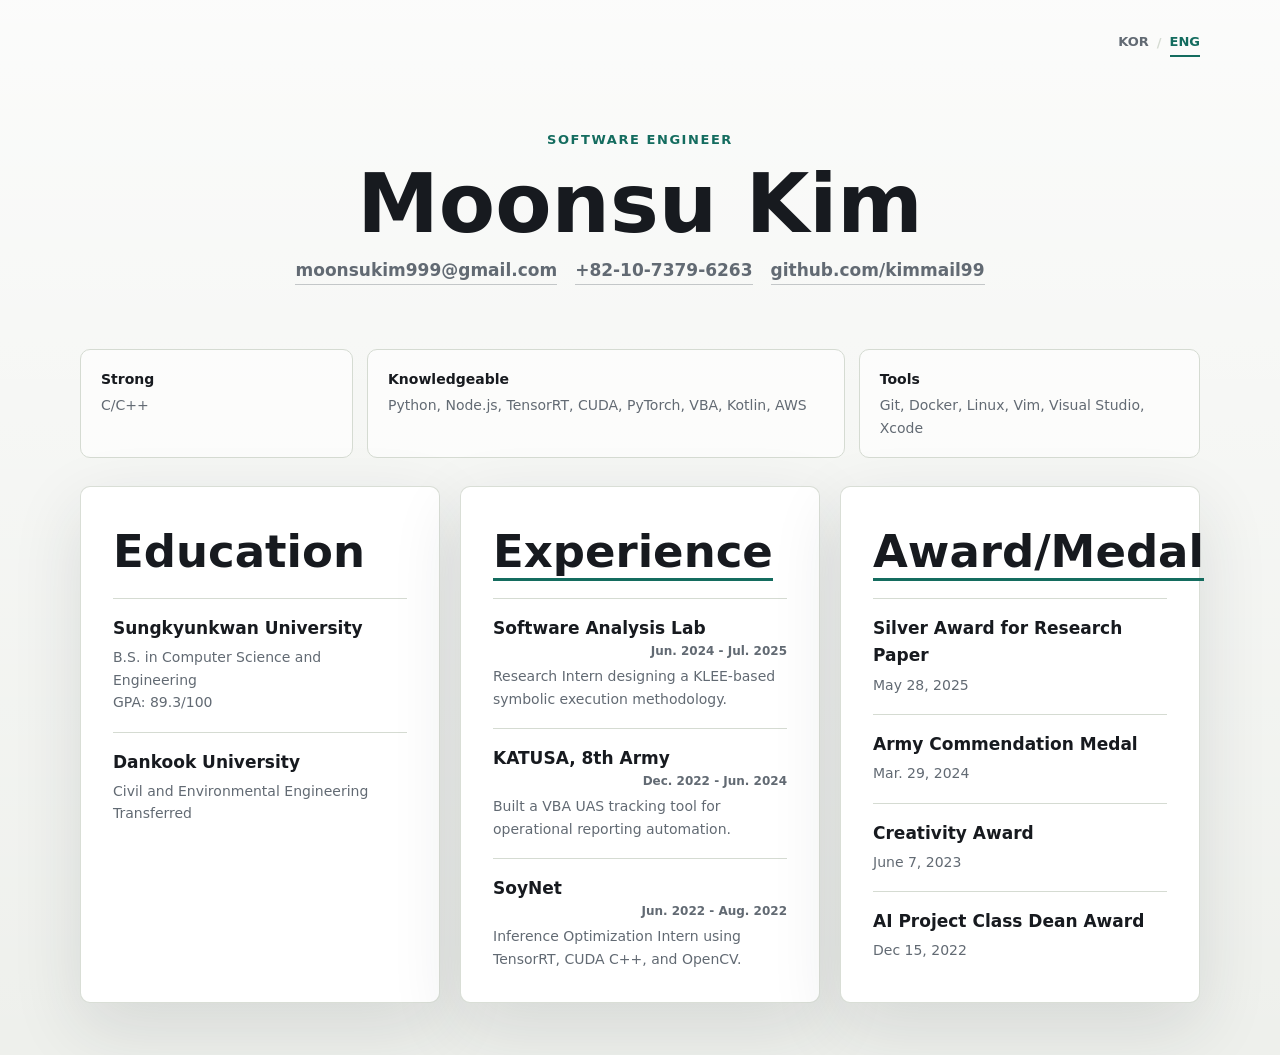
==== commit 14782722: "Add Korean portfolio pages and language switcher" ====
--- a/index.html
+++ b/index.html
@@ -9,9 +9,16 @@
   />
   <title>Moonsu Kim | Software Engineer</title>
   <link rel="stylesheet" href="style.css" />
+  <link rel="alternate" hreflang="ko" href="index-ko.html" />
+  <link rel="alternate" hreflang="en" href="index.html" />
 </head>
 <body>
   <main class="home-shell">
+    <nav class="language-switch" aria-label="Language">
+      <a href="index-ko.html" lang="ko">KOR</a>
+      <span aria-hidden="true">/</span>
+      <a href="index.html" aria-current="page">ENG</a>
+    </nav>
     <section class="hero-center" aria-labelledby="page-title">
       <p class="role">Software Engineer</p>
       <h1 id="page-title">Moonsu Kim</h1>
--- a/style.css
+++ b/style.css
@@ -49,10 +49,37 @@
 }
 
 .home-shell {
+  position: relative;
   width: min(1120px, calc(100% - 40px));
   min-height: 100vh;
   margin: 0 auto;
   padding: 72px 0 52px;
+}
+
+.language-switch {
+  position: absolute;
+  top: 30px;
+  right: 0;
+  display: flex;
+  align-items: center;
+  gap: 8px;
+  color: var(--muted);
+  font-size: 13px;
+  font-weight: 800;
+}
+
+.language-switch span {
+  color: var(--line);
+}
+
+.language-switch a {
+  padding: 2px 0;
+  border-bottom: 2px solid transparent;
+}
+
+.language-switch a[aria-current="page"] {
+  border-bottom-color: var(--accent);
+  color: var(--accent);
 }
 
 .hero-center {
@@ -216,9 +243,14 @@
 }
 
 .page-header {
+  position: relative;
   width: min(980px, calc(100% - 40px));
   margin: 0 auto;
   padding: 42px 0 28px;
+}
+
+.page-header .language-switch {
+  top: 42px;
 }
 
 .back-link {
@@ -405,6 +437,14 @@
     padding-top: 38px;
   }
 
+  .language-switch {
+    top: 22px;
+  }
+
+  .page-header .language-switch {
+    top: 42px;
+  }
+
   .contact-line {
     flex-direction: column;
     align-items: center;
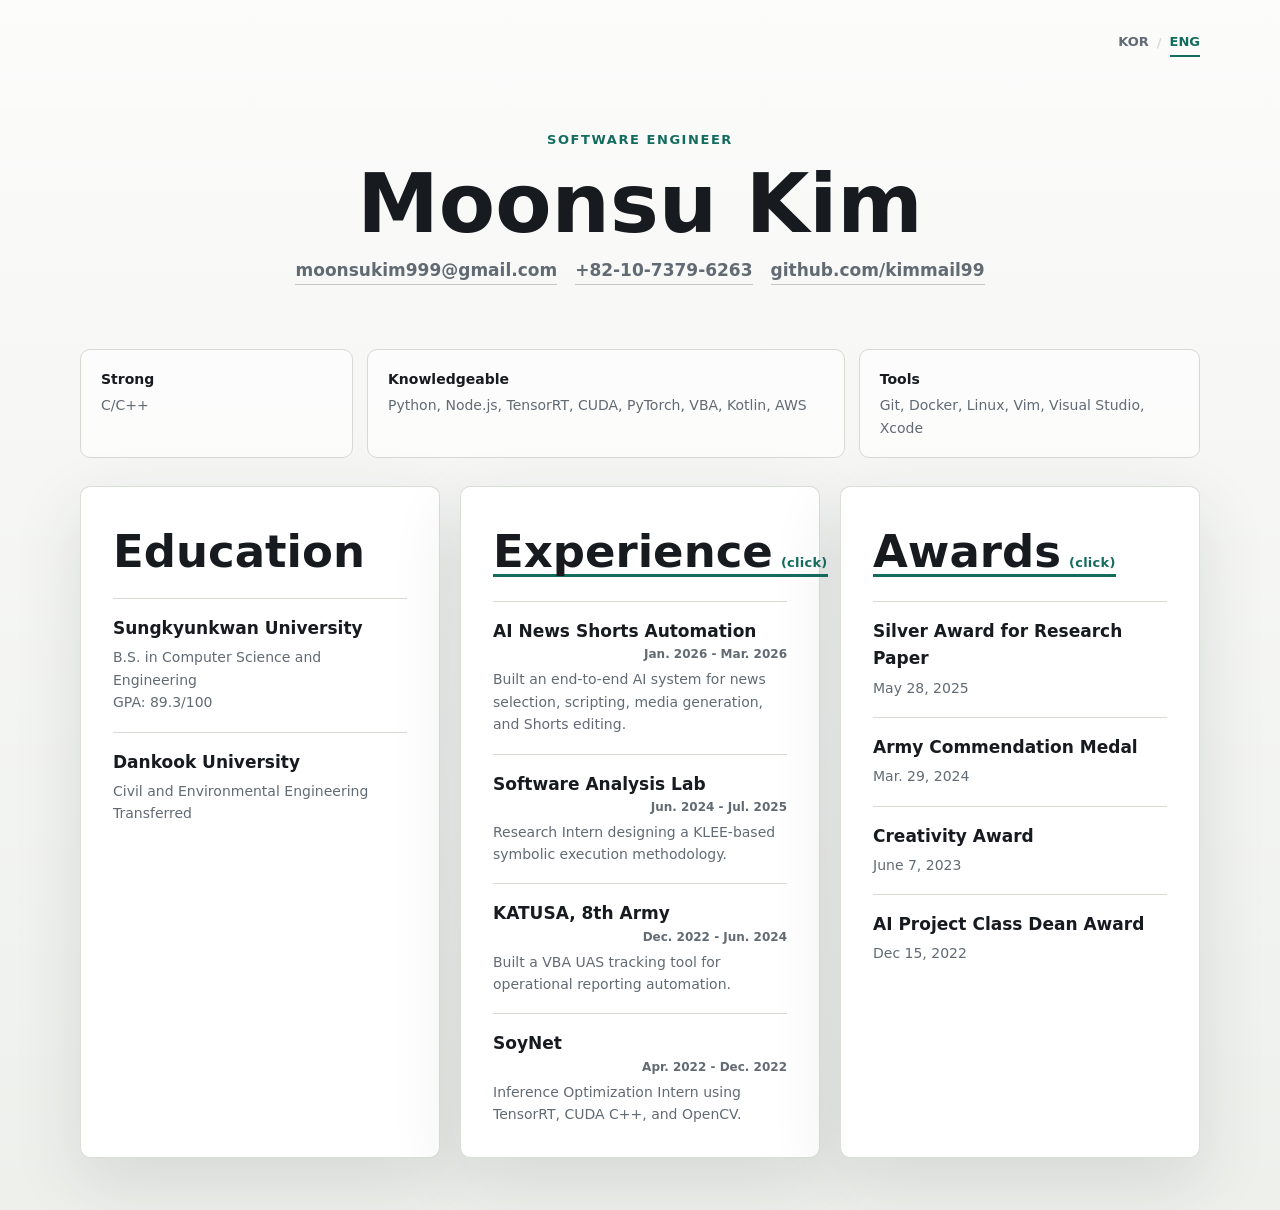
==== commit 4b6f1c05: "Update portfolio experience and awards" ====
--- a/index.html
+++ b/index.html
@@ -45,8 +45,14 @@
       </article>
 
       <article class="feature-card">
-        <h2><a href="experience.html">Experience</a></h2>
+        <h2>
+          <a href="experience.html">Experience <span class="click-hint">(click)</span></a>
+        </h2>
         <div class="mini-list">
+          <p>
+            <span class="mini-row"><strong>AI News Shorts Automation</strong><time>Jan. 2026 - Mar. 2026</time></span>
+            <span>Built an end-to-end AI system for news selection, scripting, media generation, and Shorts editing.</span>
+          </p>
           <p>
             <span class="mini-row"><strong>Software Analysis Lab</strong><time>Jun. 2024 - Jul. 2025</time></span>
             <span>Research Intern designing a KLEE-based symbolic execution methodology.</span>
@@ -56,14 +62,16 @@
             <span>Built a VBA UAS tracking tool for operational reporting automation.</span>
           </p>
           <p>
-            <span class="mini-row"><strong>SoyNet</strong><time>Jun. 2022 - Aug. 2022</time></span>
+            <span class="mini-row"><strong>SoyNet</strong><time>Apr. 2022 - Dec. 2022</time></span>
             <span>Inference Optimization Intern using TensorRT, CUDA C++, and OpenCV.</span>
           </p>
         </div>
       </article>
 
       <article class="feature-card">
-        <h2><a href="awards.html">Award/Medal</a></h2>
+        <h2>
+          <a href="awards.html">Awards <span class="click-hint">(click)</span></a>
+        </h2>
         <div class="mini-list">
           <p><strong>Silver Award for Research Paper</strong><span>May 28, 2025</span></p>
           <p><strong>Army Commendation Medal</strong><span>Mar. 29, 2024</span></p>
--- a/style.css
+++ b/style.css
@@ -159,7 +159,17 @@
 }
 
 .feature-card h2 a {
+  display: inline-flex;
+  align-items: baseline;
+  gap: 8px;
   border-bottom: 3px solid var(--accent);
+}
+
+.click-hint {
+  color: var(--accent);
+  font-size: 13px;
+  font-weight: 800;
+  letter-spacing: 0.02em;
 }
 
 .education-card:hover {
